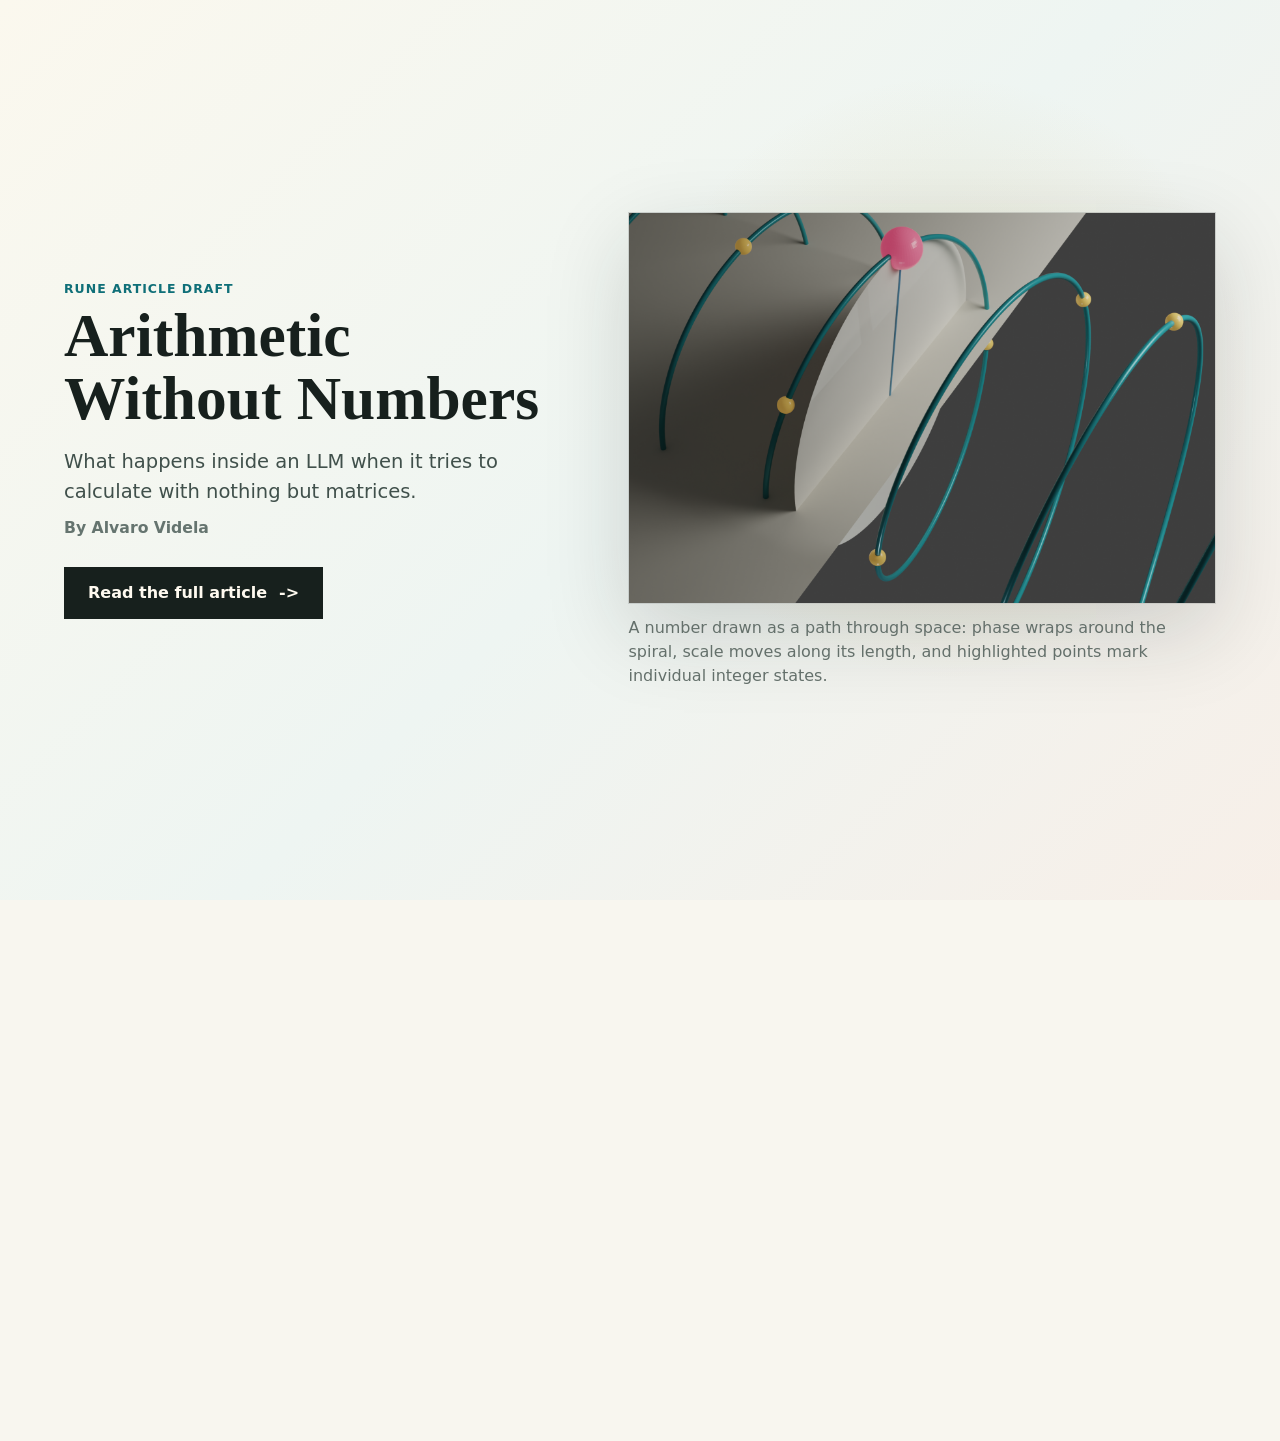
==== docs/index.html @ 4b207453 "Initial public release" ====
<!doctype html>
<html lang="en">
  <head>
    <meta charset="utf-8" />
    <meta name="viewport" content="width=device-width, initial-scale=1" />
    <meta http-equiv="refresh" content="0; url=./article_interactive/" />
    <meta name="description" content="What happens inside an LLM when it tries to calculate with nothing but matrices." />
    <link rel="canonical" href="https://alvaro-videla.com/llm-arithmetic-internals/article_interactive/" />
    <title>Arithmetic Without Numbers</title>
    <meta property="og:type" content="article" />
    <meta property="og:site_name" content="LLM Arithmetic Internals" />
    <meta property="og:title" content="Arithmetic Without Numbers" />
    <meta property="og:description" content="What happens inside an LLM when it tries to calculate with nothing but matrices." />
    <meta property="og:url" content="https://alvaro-videla.com/llm-arithmetic-internals/article_interactive/" />
    <meta property="og:image" content="https://alvaro-videla.com/llm-arithmetic-internals/article_interactive/assets/repo-card.png" />
    <meta property="og:image:width" content="1280" />
    <meta property="og:image:height" content="640" />
    <meta property="og:image:alt" content="Arithmetic Without Numbers title card with a rendered integer helix." />
    <meta name="twitter:card" content="summary_large_image" />
    <meta name="twitter:title" content="Arithmetic Without Numbers" />
    <meta name="twitter:description" content="What happens inside an LLM when it tries to calculate with nothing but matrices." />
    <meta name="twitter:image" content="https://alvaro-videla.com/llm-arithmetic-internals/article_interactive/assets/repo-card.png" />
  </head>
  <body>
    <p><a href="./article_interactive/">Read the interactive article.</a></p>
  </body>
</html>
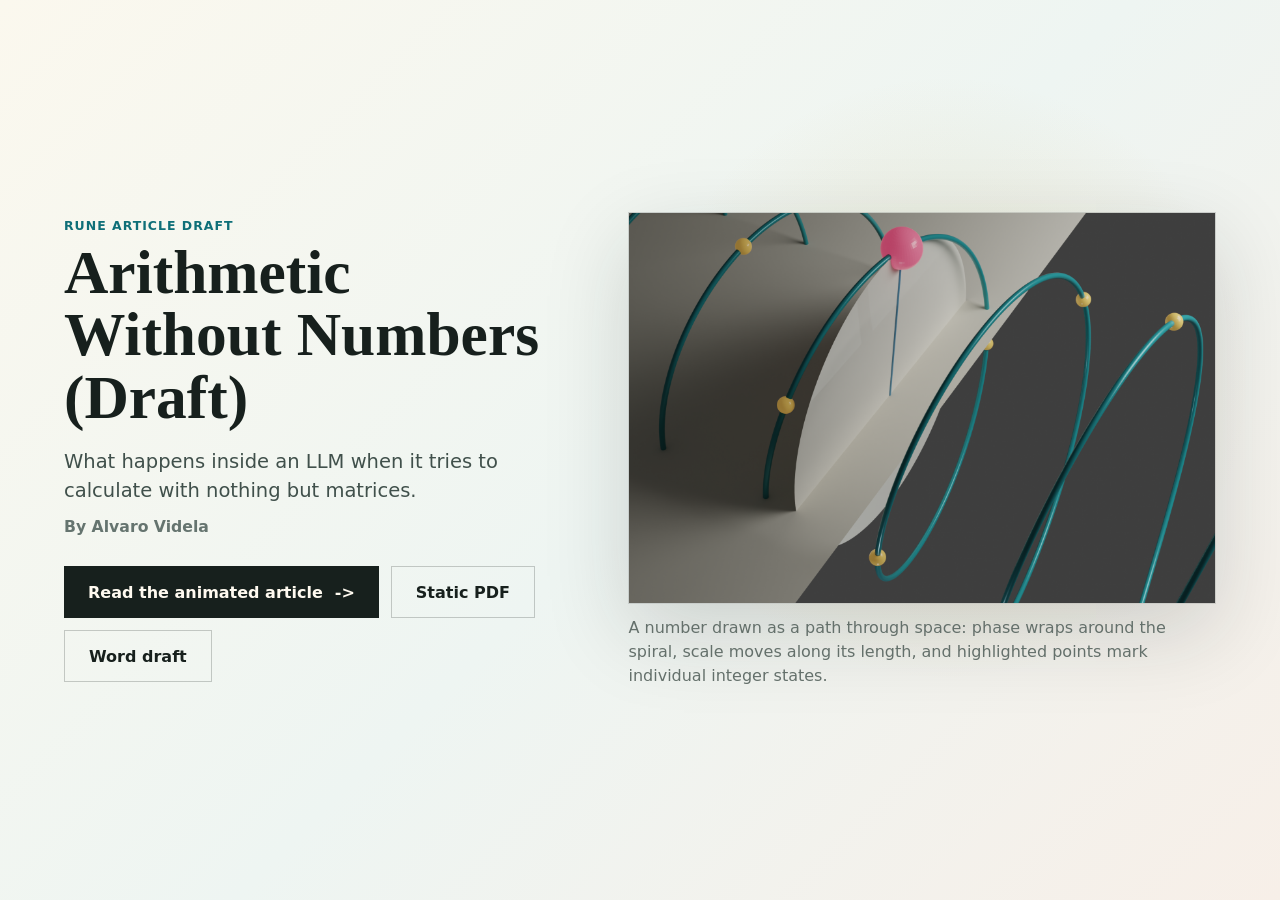
==== commit 250f9209: "Mark article as draft" ====
--- a/docs/index.html
+++ b/docs/index.html
@@ -6,10 +6,10 @@
     <meta http-equiv="refresh" content="0; url=./article_interactive/" />
     <meta name="description" content="What happens inside an LLM when it tries to calculate with nothing but matrices." />
     <link rel="canonical" href="https://alvaro-videla.com/llm-arithmetic-internals/article_interactive/" />
-    <title>Arithmetic Without Numbers</title>
+    <title>Arithmetic Without Numbers (Draft)</title>
     <meta property="og:type" content="article" />
     <meta property="og:site_name" content="LLM Arithmetic Internals" />
-    <meta property="og:title" content="Arithmetic Without Numbers" />
+    <meta property="og:title" content="Arithmetic Without Numbers (Draft)" />
     <meta property="og:description" content="What happens inside an LLM when it tries to calculate with nothing but matrices." />
     <meta property="og:url" content="https://alvaro-videla.com/llm-arithmetic-internals/article_interactive/" />
     <meta property="og:image" content="https://alvaro-videla.com/llm-arithmetic-internals/article_interactive/assets/repo-card.png" />
@@ -17,7 +17,7 @@
     <meta property="og:image:height" content="640" />
     <meta property="og:image:alt" content="Arithmetic Without Numbers title card with a rendered integer helix." />
     <meta name="twitter:card" content="summary_large_image" />
-    <meta name="twitter:title" content="Arithmetic Without Numbers" />
+    <meta name="twitter:title" content="Arithmetic Without Numbers (Draft)" />
     <meta name="twitter:description" content="What happens inside an LLM when it tries to calculate with nothing but matrices." />
     <meta name="twitter:image" content="https://alvaro-videla.com/llm-arithmetic-internals/article_interactive/assets/repo-card.png" />
   </head>
